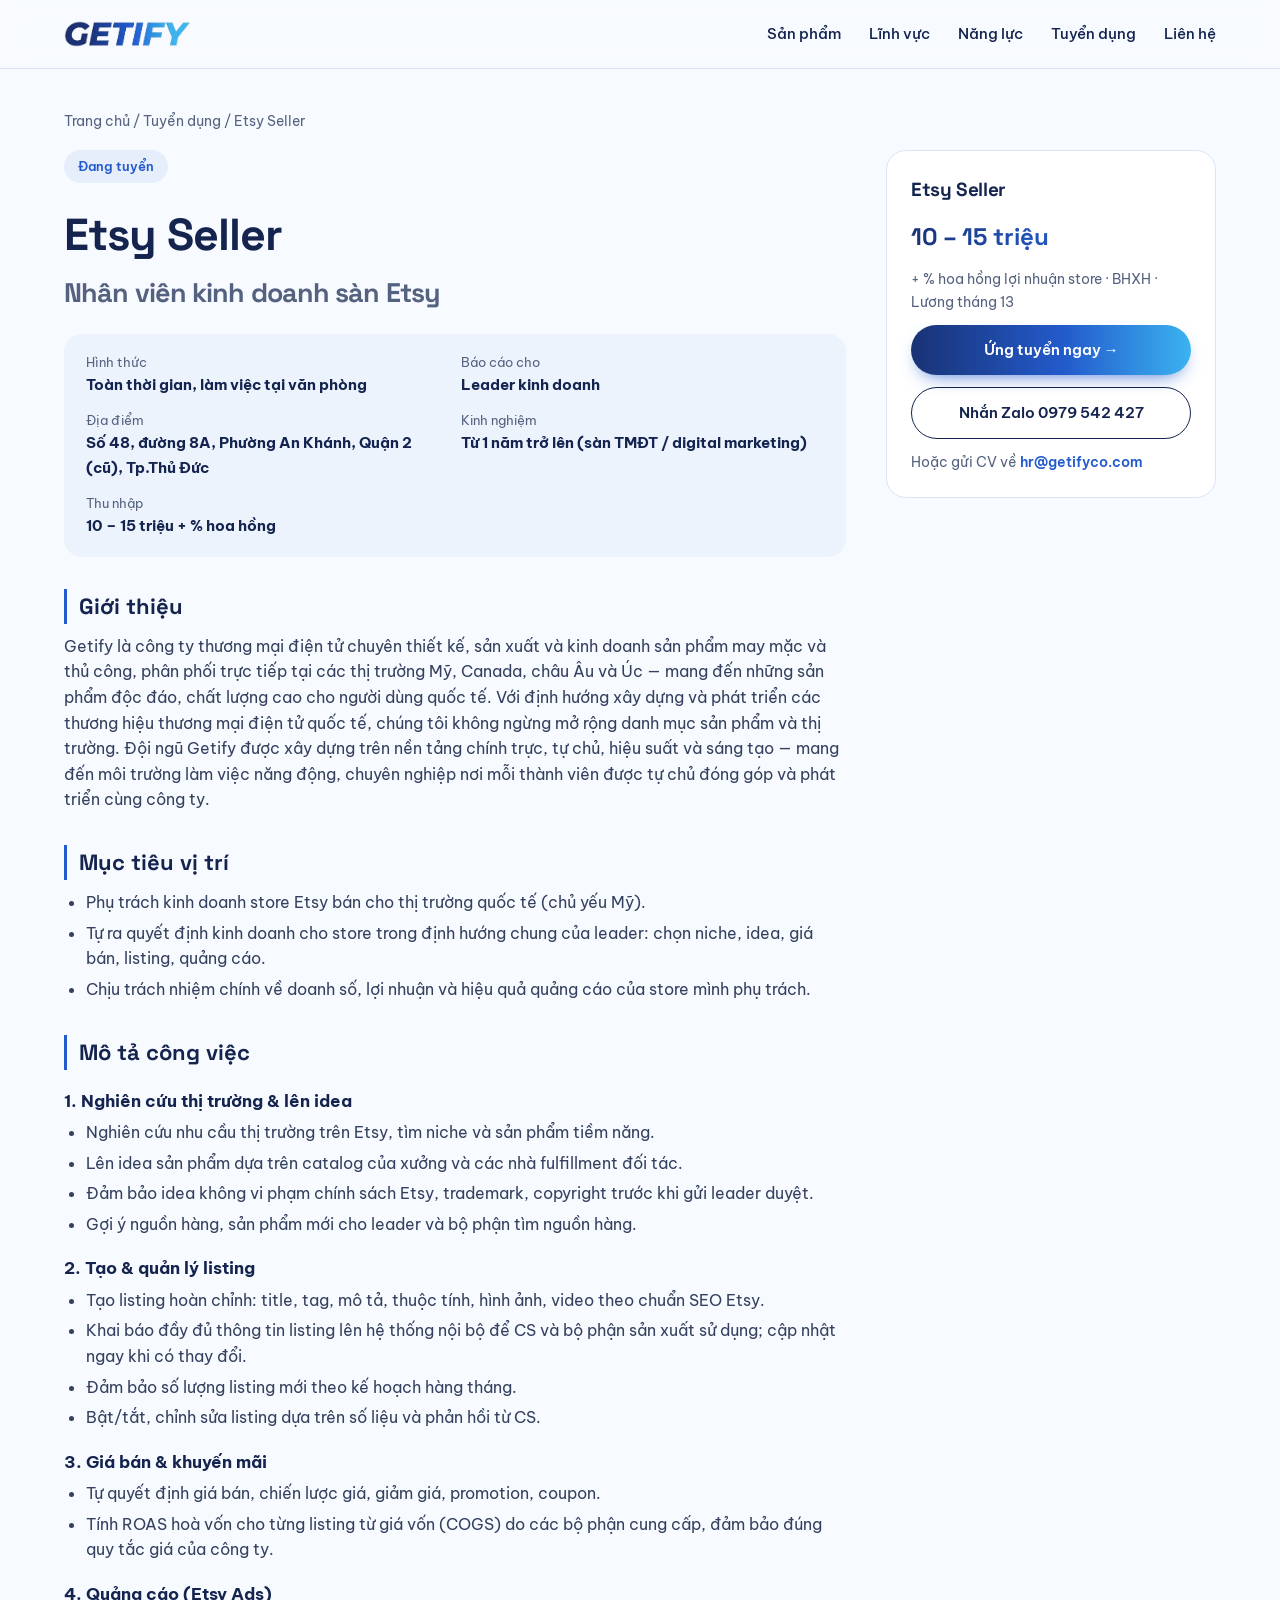
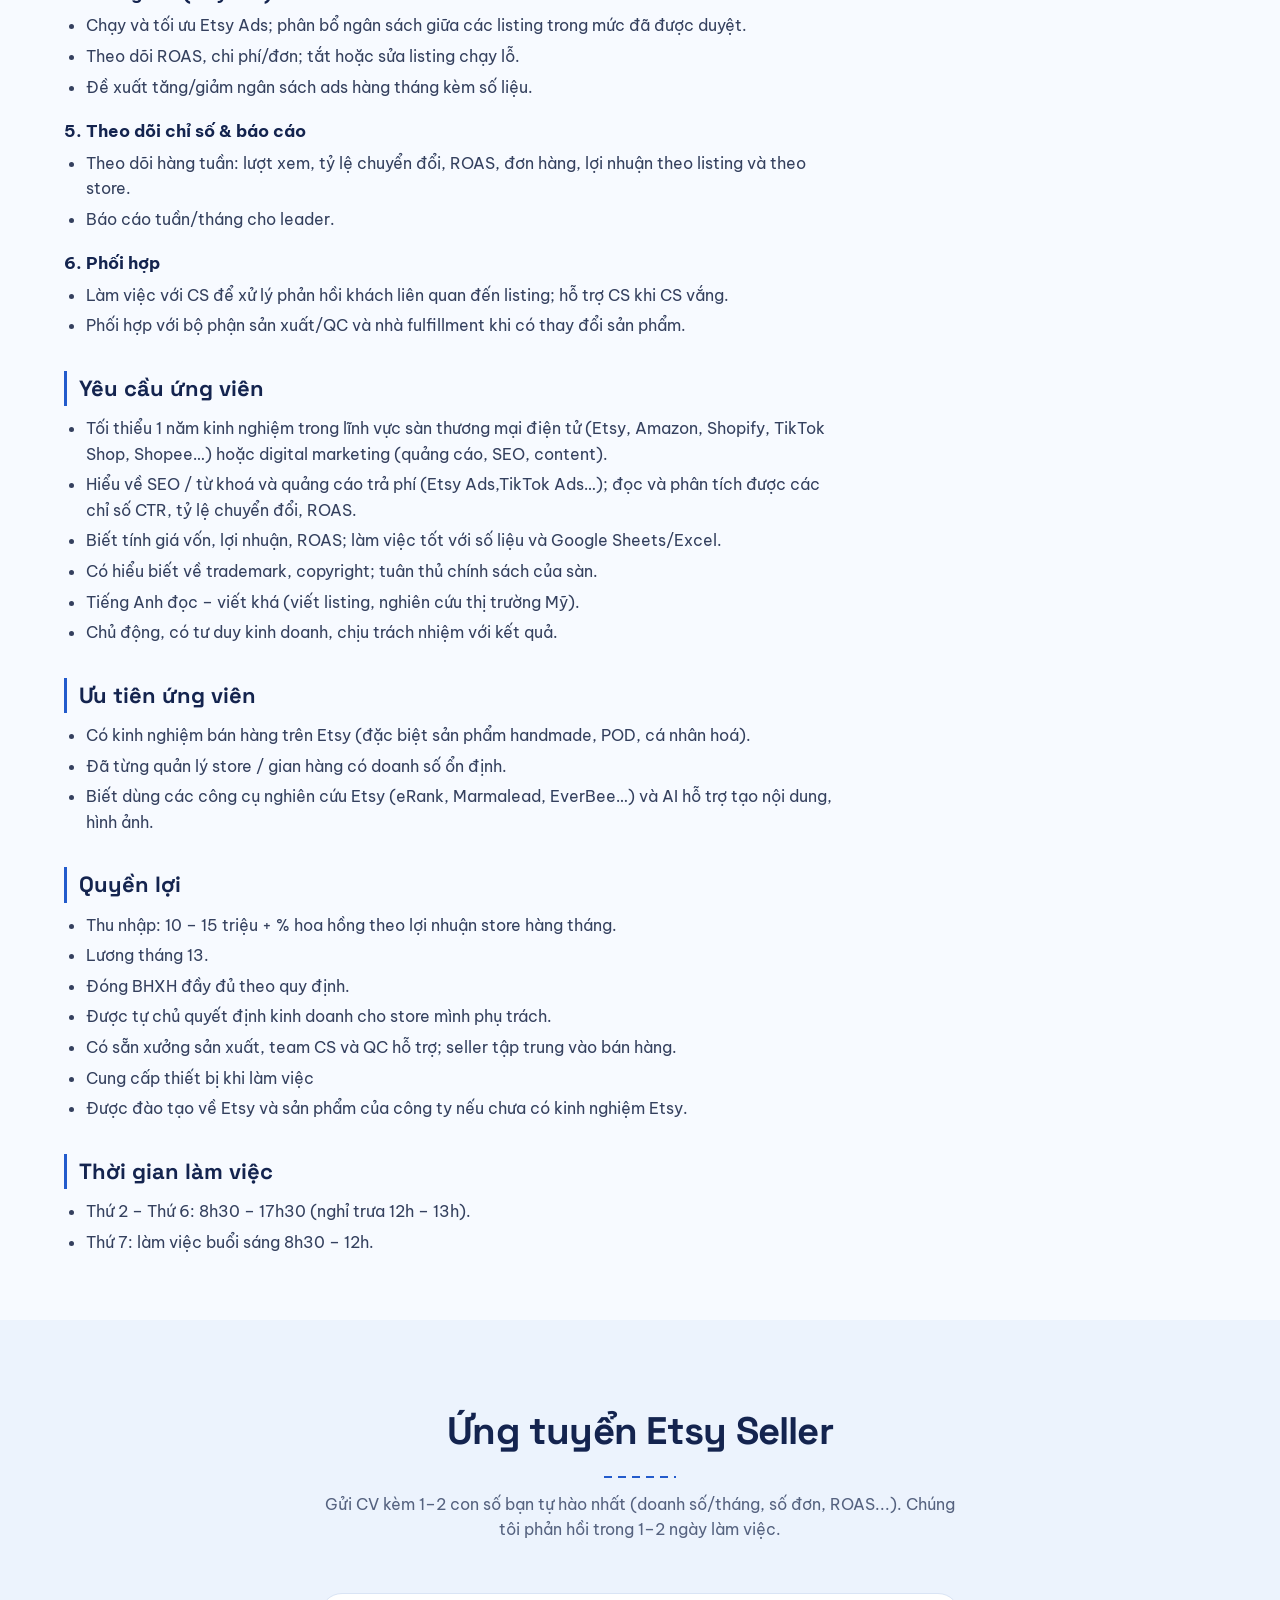
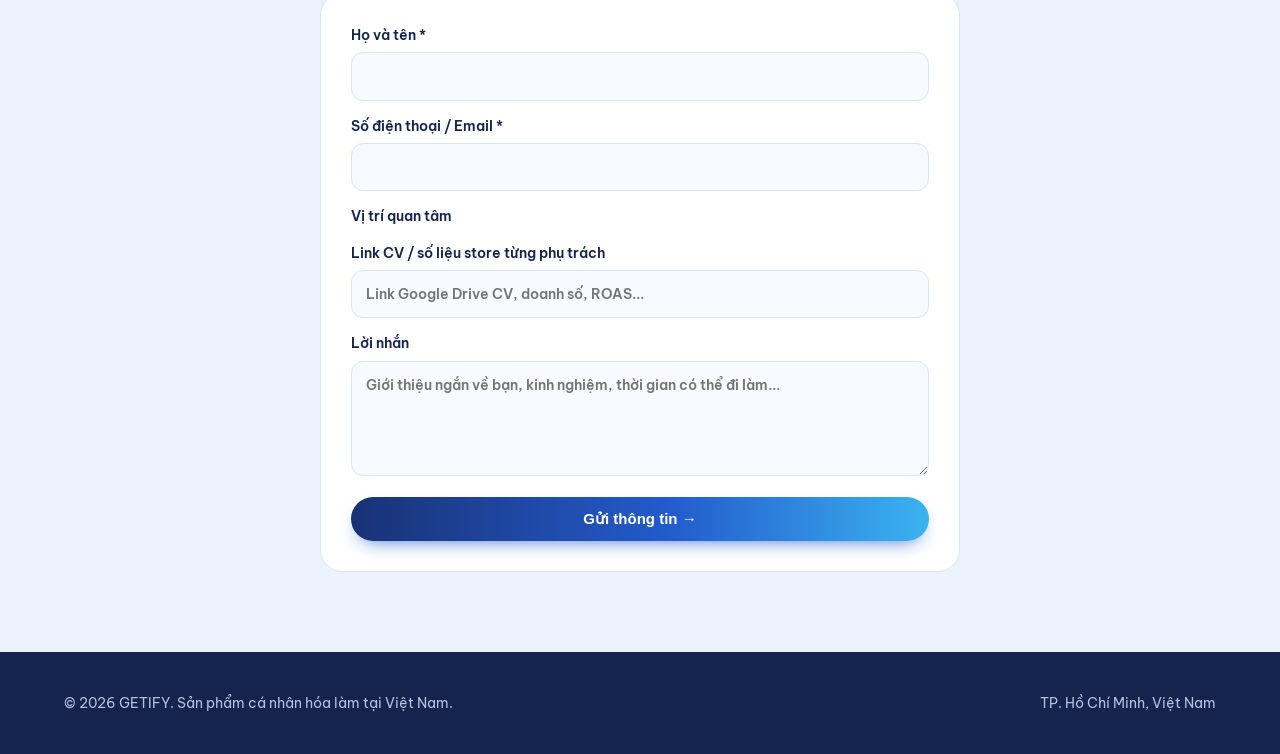
==== tuyen-dung/etsy-seller/index.html @ 49dea37c "Separate JD page for Etsy Seller, shared stylesheet, sitemap" ====
<!doctype html><html lang="vi"><head><meta charset="utf-8"><link rel="icon" href="/logo.png"><meta name="theme-color" content="#193275"><meta name="viewport" content="width=device-width,initial-scale=1">
<title>Tuyển Etsy Seller – Lương 10–15 triệu + hoa hồng | GETIFY</title>
<meta name="description" content="GETIFY tuyển Etsy Seller tại TP. Thủ Đức: tự chủ store Etsy bán cho thị trường Mỹ. Lương 10–15 triệu + % hoa hồng lợi nhuận, BHXH, lương tháng 13.">
<link rel="canonical" href="https://getifyco.com/tuyen-dung/etsy-seller/">
<meta property="og:title" content="GETIFY tuyển Etsy Seller – 10–15 triệu + hoa hồng"><meta property="og:url" content="https://getifyco.com/tuyen-dung/etsy-seller/"><meta property="og:image" content="https://getifyco.com/logo.png">
<script type="application/ld+json">{"@context": "https://schema.org", "@type": "JobPosting", "title": "Etsy Seller (Nhân viên kinh doanh sàn Etsy)", "description": "<h4>Giới thiệu</h4><p>Getify là công ty thương mại điện tử chuyên thiết kế, sản xuất và kinh doanh sản phẩm may mặc và thủ công, phân phối trực tiếp tại các thị trường Mỹ, Canada, châu Âu và Úc — mang đến những sản phẩm độc đáo, chất lượng cao cho người dùng quốc tế. Với định hướng xây dựng và phát triển các thương hiệu thương mại điện tử quốc tế, chúng tôi không ngừng mở rộng danh mục sản phẩm và thị trường. Đội ngũ Getify được xây dựng trên nền tảng chính trực, tự chủ, hiệu suất và sáng tạo — mang đến môi trường làm việc năng động, chuyên nghiệp nơi mỗi thành viên được tự chủ đóng góp và phát triển cùng công ty.</p><h4>Mục tiêu vị trí</h4><ul><li>Phụ trách kinh doanh store Etsy bán cho thị trường quốc tế (chủ yếu Mỹ).</li><li>Tự ra quyết định kinh doanh cho store trong định hướng chung của leader: chọn niche, idea, giá bán, listing, quảng cáo.</li><li>Chịu trách nhiệm chính về doanh số, lợi nhuận và hiệu quả quảng cáo của store mình phụ trách.</li></ul><h4>Mô tả công việc</h4><h5>1. Nghiên cứu thị trường &amp; lên idea</h5><ul><li>Nghiên cứu nhu cầu thị trường trên Etsy, tìm niche và sản phẩm tiềm năng.</li><li>Lên idea sản phẩm dựa trên catalog của xưởng và các nhà fulfillment đối tác.</li><li>Đảm bảo idea không vi phạm chính sách Etsy, trademark, copyright trước khi gửi leader duyệt.</li><li>Gợi ý nguồn hàng, sản phẩm mới cho leader và bộ phận tìm nguồn hàng.</li></ul><h5>2. Tạo &amp; quản lý listing</h5><ul><li>Tạo listing hoàn chỉnh: title, tag, mô tả, thuộc tính, hình ảnh, video theo chuẩn SEO Etsy.</li><li>Khai báo đầy đủ thông tin listing lên hệ thống nội bộ để CS và bộ phận sản xuất sử dụng; cập nhật ngay khi có thay đổi.</li><li>Đảm bảo số lượng listing mới theo kế hoạch hàng tháng.</li><li>Bật/tắt, chỉnh sửa listing dựa trên số liệu và phản hồi từ CS.</li></ul><h5>3. Giá bán &amp; khuyến mãi</h5><ul><li>Tự quyết định giá bán, chiến lược giá, giảm giá, promotion, coupon.</li><li>Tính ROAS hoà vốn cho từng listing từ giá vốn (COGS) do các bộ phận cung cấp, đảm bảo đúng quy tắc giá của công ty.</li></ul><h5>4. Quảng cáo (Etsy Ads)</h5><ul><li>Chạy và tối ưu Etsy Ads; phân bổ ngân sách giữa các listing trong mức đã được duyệt.</li><li>Theo dõi ROAS, chi phí/đơn; tắt hoặc sửa listing chạy lỗ.</li><li>Đề xuất tăng/giảm ngân sách ads hàng tháng kèm số liệu.</li></ul><h5>5. Theo dõi chỉ số &amp; báo cáo</h5><ul><li>Theo dõi hàng tuần: lượt xem, tỷ lệ chuyển đổi, ROAS, đơn hàng, lợi nhuận theo listing và theo store.</li><li>Báo cáo tuần/tháng cho leader.</li></ul><h5>6. Phối hợp</h5><ul><li>Làm việc với CS để xử lý phản hồi khách liên quan đến listing; hỗ trợ CS khi CS vắng.</li><li>Phối hợp với bộ phận sản xuất/QC và nhà fulfillment khi có thay đổi sản phẩm.</li></ul><h4>Yêu cầu ứng viên</h4><ul><li>Tối thiểu 1 năm kinh nghiệm trong lĩnh vực sàn thương mại điện tử (Etsy, Amazon, Shopify, TikTok Shop, Shopee…) hoặc digital marketing (quảng cáo, SEO, content).</li><li>Hiểu về SEO / từ khoá và quảng cáo trả phí (Etsy Ads,TikTok Ads…); đọc và phân tích được các chỉ số CTR, tỷ lệ chuyển đổi, ROAS.</li><li>Biết tính giá vốn, lợi nhuận, ROAS; làm việc tốt với số liệu và Google Sheets/Excel.</li><li>Có hiểu biết về trademark, copyright; tuân thủ chính sách của sàn.</li><li>Tiếng Anh đọc – viết khá (viết listing, nghiên cứu thị trường Mỹ).</li><li>Chủ động, có tư duy kinh doanh, chịu trách nhiệm với kết quả.</li></ul><h4>Ưu tiên ứng viên</h4><ul><li>Có kinh nghiệm bán hàng trên Etsy (đặc biệt sản phẩm handmade, POD, cá nhân hoá).</li><li>Đã từng quản lý store / gian hàng có doanh số ổn định.</li><li>Biết dùng các công cụ nghiên cứu Etsy (eRank, Marmalead, EverBee…) và AI hỗ trợ tạo nội dung, hình ảnh.</li></ul><h4>Quyền lợi</h4><ul><li>Thu nhập: 10 – 15 triệu + % hoa hồng theo lợi nhuận store hàng tháng.</li><li>Lương tháng 13.</li><li>Đóng BHXH đầy đủ theo quy định.</li><li>Được tự chủ quyết định kinh doanh cho store mình phụ trách.</li><li>Có sẵn xưởng sản xuất, team CS và QC hỗ trợ; seller tập trung vào bán hàng.</li><li>Cung cấp thiết bị khi làm việc</li><li>Được đào tạo về Etsy và sản phẩm của công ty nếu chưa có kinh nghiệm Etsy.</li></ul><h4>Thời gian làm việc</h4><ul><li>Thứ 2 – Thứ 6: 8h30 – 17h30 (nghỉ trưa 12h – 13h).</li><li>Thứ 7: làm việc buổi sáng 8h30 – 12h.</li></ul>", "datePosted": "2026-11-12", "employmentType": "FULL_TIME", "hiringOrganization": {"@type": "Organization", "name": "GETIFY", "sameAs": "https://getifyco.com", "logo": "https://getifyco.com/logo.png"}, "jobLocation": {"@type": "Place", "address": {"@type": "PostalAddress", "streetAddress": "Số 48, đường 8A", "addressLocality": "Thủ Đức", "addressRegion": "Hồ Chí Minh", "addressCountry": "VN"}}, "baseSalary": {"@type": "MonetaryAmount", "currency": "VND", "value": {"@type": "QuantitativeValue", "minValue": 10000000, "maxValue": 15000000, "unitText": "MONTH"}}, "experienceRequirements": {"@type": "OccupationalExperienceRequirements", "monthsOfExperience": 12}}</script>
<link rel="preconnect" href="https://fonts.googleapis.com"><link href="https://fonts.googleapis.com/css2?family=Be+Vietnam+Pro:wght@400;500;600;700&family=Space+Grotesk:wght@500;600;700&display=swap" rel="stylesheet">
<link rel="stylesheet" href="/style.css"></head><body>
<header><div class="wrap"><a href="/" class="logo"><img src="/logo.png" alt="GETIFY" height="26"></a>
<nav id="nav"><a href="/#san-pham">Sản phẩm</a><a href="/#linh-vuc">Lĩnh vực</a><a href="/#nang-luc">Năng lực</a><a href="/#tuyen-dung">Tuyển dụng</a><a href="/#lien-he">Liên hệ</a></nav>
<button class="menu" onclick="document.getElementById('nav').classList.toggle('open')">☰</button></div></header>

<main class="jdpage"><div class="wrap">
<div class="crumb"><a href="/">Trang chủ</a> / <a href="/#tuyen-dung">Tuyển dụng</a> / Etsy Seller</div>
<div class="jdgrid"><article>
<span class="tag">Đang tuyển</span>
<h1>Etsy Seller<br><span style="font-size:.6em;color:var(--muted)">Nhân viên kinh doanh sàn Etsy</span></h1>
<div class="jdmeta"><div><small>Hình thức</small><b>Toàn thời gian, làm việc tại văn phòng</b></div><div><small>Báo cáo cho</small><b>Leader kinh doanh</b></div><div><small>Địa điểm</small><b>Số 48, đường 8A, Phường An Khánh, Quận 2 (cũ), Tp.Thủ Đức</b></div><div><small>Kinh nghiệm</small><b>Từ 1 năm trở lên (sàn TMĐT / digital marketing)</b></div><div><small>Thu nhập</small><b>10 – 15 triệu + % hoa hồng</b></div></div><div class="jd"><h4>Giới thiệu</h4><p>Getify là công ty thương mại điện tử chuyên thiết kế, sản xuất và kinh doanh sản phẩm may mặc và thủ công, phân phối trực tiếp tại các thị trường Mỹ, Canada, châu Âu và Úc — mang đến những sản phẩm độc đáo, chất lượng cao cho người dùng quốc tế. Với định hướng xây dựng và phát triển các thương hiệu thương mại điện tử quốc tế, chúng tôi không ngừng mở rộng danh mục sản phẩm và thị trường. Đội ngũ Getify được xây dựng trên nền tảng chính trực, tự chủ, hiệu suất và sáng tạo — mang đến môi trường làm việc năng động, chuyên nghiệp nơi mỗi thành viên được tự chủ đóng góp và phát triển cùng công ty.</p><h4>Mục tiêu vị trí</h4><ul><li>Phụ trách kinh doanh store Etsy bán cho thị trường quốc tế (chủ yếu Mỹ).</li><li>Tự ra quyết định kinh doanh cho store trong định hướng chung của leader: chọn niche, idea, giá bán, listing, quảng cáo.</li><li>Chịu trách nhiệm chính về doanh số, lợi nhuận và hiệu quả quảng cáo của store mình phụ trách.</li></ul><h4>Mô tả công việc</h4><h5>1. Nghiên cứu thị trường &amp; lên idea</h5><ul><li>Nghiên cứu nhu cầu thị trường trên Etsy, tìm niche và sản phẩm tiềm năng.</li><li>Lên idea sản phẩm dựa trên catalog của xưởng và các nhà fulfillment đối tác.</li><li>Đảm bảo idea không vi phạm chính sách Etsy, trademark, copyright trước khi gửi leader duyệt.</li><li>Gợi ý nguồn hàng, sản phẩm mới cho leader và bộ phận tìm nguồn hàng.</li></ul><h5>2. Tạo &amp; quản lý listing</h5><ul><li>Tạo listing hoàn chỉnh: title, tag, mô tả, thuộc tính, hình ảnh, video theo chuẩn SEO Etsy.</li><li>Khai báo đầy đủ thông tin listing lên hệ thống nội bộ để CS và bộ phận sản xuất sử dụng; cập nhật ngay khi có thay đổi.</li><li>Đảm bảo số lượng listing mới theo kế hoạch hàng tháng.</li><li>Bật/tắt, chỉnh sửa listing dựa trên số liệu và phản hồi từ CS.</li></ul><h5>3. Giá bán &amp; khuyến mãi</h5><ul><li>Tự quyết định giá bán, chiến lược giá, giảm giá, promotion, coupon.</li><li>Tính ROAS hoà vốn cho từng listing từ giá vốn (COGS) do các bộ phận cung cấp, đảm bảo đúng quy tắc giá của công ty.</li></ul><h5>4. Quảng cáo (Etsy Ads)</h5><ul><li>Chạy và tối ưu Etsy Ads; phân bổ ngân sách giữa các listing trong mức đã được duyệt.</li><li>Theo dõi ROAS, chi phí/đơn; tắt hoặc sửa listing chạy lỗ.</li><li>Đề xuất tăng/giảm ngân sách ads hàng tháng kèm số liệu.</li></ul><h5>5. Theo dõi chỉ số &amp; báo cáo</h5><ul><li>Theo dõi hàng tuần: lượt xem, tỷ lệ chuyển đổi, ROAS, đơn hàng, lợi nhuận theo listing và theo store.</li><li>Báo cáo tuần/tháng cho leader.</li></ul><h5>6. Phối hợp</h5><ul><li>Làm việc với CS để xử lý phản hồi khách liên quan đến listing; hỗ trợ CS khi CS vắng.</li><li>Phối hợp với bộ phận sản xuất/QC và nhà fulfillment khi có thay đổi sản phẩm.</li></ul><h4>Yêu cầu ứng viên</h4><ul><li>Tối thiểu 1 năm kinh nghiệm trong lĩnh vực sàn thương mại điện tử (Etsy, Amazon, Shopify, TikTok Shop, Shopee…) hoặc digital marketing (quảng cáo, SEO, content).</li><li>Hiểu về SEO / từ khoá và quảng cáo trả phí (Etsy Ads,TikTok Ads…); đọc và phân tích được các chỉ số CTR, tỷ lệ chuyển đổi, ROAS.</li><li>Biết tính giá vốn, lợi nhuận, ROAS; làm việc tốt với số liệu và Google Sheets/Excel.</li><li>Có hiểu biết về trademark, copyright; tuân thủ chính sách của sàn.</li><li>Tiếng Anh đọc – viết khá (viết listing, nghiên cứu thị trường Mỹ).</li><li>Chủ động, có tư duy kinh doanh, chịu trách nhiệm với kết quả.</li></ul><h4>Ưu tiên ứng viên</h4><ul><li>Có kinh nghiệm bán hàng trên Etsy (đặc biệt sản phẩm handmade, POD, cá nhân hoá).</li><li>Đã từng quản lý store / gian hàng có doanh số ổn định.</li><li>Biết dùng các công cụ nghiên cứu Etsy (eRank, Marmalead, EverBee…) và AI hỗ trợ tạo nội dung, hình ảnh.</li></ul><h4>Quyền lợi</h4><ul><li>Thu nhập: 10 – 15 triệu + % hoa hồng theo lợi nhuận store hàng tháng.</li><li>Lương tháng 13.</li><li>Đóng BHXH đầy đủ theo quy định.</li><li>Được tự chủ quyết định kinh doanh cho store mình phụ trách.</li><li>Có sẵn xưởng sản xuất, team CS và QC hỗ trợ; seller tập trung vào bán hàng.</li><li>Cung cấp thiết bị khi làm việc</li><li>Được đào tạo về Etsy và sản phẩm của công ty nếu chưa có kinh nghiệm Etsy.</li></ul><h4>Thời gian làm việc</h4><ul><li>Thứ 2 – Thứ 6: 8h30 – 17h30 (nghỉ trưa 12h – 13h).</li><li>Thứ 7: làm việc buổi sáng 8h30 – 12h.</li></ul></div></article>
<aside class="side"><h3>Etsy Seller</h3><div class="sal">10 – 15 triệu</div><p>+ % hoa hồng lợi nhuận store · BHXH · Lương tháng 13</p>
<a href="#ung-tuyen" class="btn pri">Ứng tuyển ngay →</a><a href="https://zalo.me/0979542427" class="btn sec" target="_blank" rel="noopener">Nhắn Zalo 0979 542 427</a>
<p>Hoặc gửi CV về <a href="mailto:hr@getifyco.com?subject=%E1%BB%A8ng%20tuy%E1%BB%83n%20Etsy%20Seller" style="color:var(--thread);font-weight:600">hr@getifyco.com</a></p></aside>
</div></div></main>
<section class="apply" id="ung-tuyen"><div class="wrap"><div class="head center"><h2>Ứng tuyển Etsy Seller</h2><hr class="stitch"><p>Gửi CV kèm 1–2 con số bạn tự hào nhất (doanh số/tháng, số đơn, ROAS...). Chúng tôi phản hồi trong 1–2 ngày làm việc.</p></div>
<form id="f" onsubmit="return send(event)">
<label>Họ và tên *<input name="name" required></label>
<label>Số điện thoại / Email *<input name="contact" required></label>
<label>Vị trí quan tâm<input type="hidden" name="job" id="job" value="Etsy Seller"></label>
<label>Link CV / số liệu store từng phụ trách<input name="cv" placeholder="Link Google Drive CV, doanh số, ROAS..."></label>
<label>Lời nhắn<textarea name="msg" rows="4" placeholder="Giới thiệu ngắn về bạn, kinh nghiệm, thời gian có thể đi làm..."></textarea></label>
<button class="btn pri" style="justify-content:center;border:0;cursor:pointer">Gửi thông tin →</button>
</form></div></section>
<footer><div class="wrap"><span>© <span id="y"></span> GETIFY. Sản phẩm cá nhân hóa làm tại Việt Nam.</span><span>TP. Hồ Chí Minh, Việt Nam</span></div></footer>
<script>
const EMAIL="hr@getifyco.com";document.getElementById('y').textContent=new Date().getFullYear();
function send(e){e.preventDefault();const d=new FormData(e.target);
location.href=`mailto:${EMAIL}?subject=${encodeURIComponent('[Ứng tuyển] Etsy Seller - '+d.get('name'))}&body=${encodeURIComponent('Họ tên: '+d.get('name')+'\nLiên hệ: '+d.get('contact')+'\nCV/số liệu: '+(d.get('cv')||'')+'\n\n'+d.get('msg'))}`;return false}
</script></body></html>
---- style.css ----
:root{--paper:#f7faff;--linen:#ecf3fd;--ink:#14244f;--muted:#55627f;--thread:#235bcc;--thread2:#3bb3f0;--line:#d9e4f5;--grad:linear-gradient(90deg,#193275,#235bcc 55%,#3bb3f0)}
*{box-sizing:border-box;margin:0;padding:0}html{scroll-behavior:smooth}
body{font-family:'Be Vietnam Pro',sans-serif;background:var(--paper);color:var(--ink);line-height:1.6}
h1,h2,h3,.num{font-family:'Space Grotesk',sans-serif;letter-spacing:-.02em}
a{color:inherit;text-decoration:none}.wrap{max-width:1200px;margin:auto;padding:0 24px}
.stitch{height:2px;width:72px;border:0;background:repeating-linear-gradient(90deg,var(--thread) 0 8px,transparent 8px 14px);margin:14px 0 0}
.center .stitch{margin:14px auto 0}
header{position:fixed;inset:0 0 auto;z-index:50;background:rgba(247,250,255,.88);backdrop-filter:blur(10px);border-bottom:1px solid var(--line)}
header .wrap{display:flex;align-items:center;justify-content:space-between;height:68px}
.logo{font-family:'Space Grotesk';font-weight:700;font-size:22px;display:flex;align-items:center;gap:8px}
.logo img{height:26px;width:auto;display:block}.logo i{width:26px;height:26px;border-radius:50%;border:2px dashed var(--thread);display:grid;place-items:center;font-style:normal;color:var(--thread);font-size:13px}
nav{display:flex;gap:28px;font-size:15px;font-weight:500}nav a:hover{color:var(--thread)}
.btn{display:inline-flex;align-items:center;gap:8px;padding:13px 22px;border-radius:999px;font-weight:600;font-size:15px;transition:.2s}
.btn.pri{background:var(--grad);color:#fff;box-shadow:0 8px 20px -10px #235bcc}.btn.pri:hover{filter:brightness(1.08);transform:translateY(-2px)}
.btn.sec{border:1.5px solid var(--ink)}.btn.sec:hover{background:var(--ink);color:#fff}
.menu{display:none;background:none;border:0;font-size:24px;cursor:pointer}
section{padding:110px 0}
.hero{padding:140px 0 70px;background:radial-gradient(ellipse at 80% 30%,#dceafc 0,transparent 60%)}
.hero .grid{display:grid;grid-template-columns:1fr 1.15fr;gap:40px;align-items:center}
.tag{display:inline-block;font-size:13px;font-weight:600;color:var(--thread);background:#235bcc14;padding:6px 14px;border-radius:999px;margin-bottom:18px}
.hero h1{font-size:clamp(2.2rem,4.6vw,3.6rem);line-height:1.08}.hero h1 em{font-style:normal;background:var(--grad);-webkit-background-clip:text;background-clip:text;color:transparent}
.hero p{color:var(--muted);margin:20px 0 30px;max-width:520px}
.cta{display:flex;gap:12px;flex-wrap:wrap}
.map{width:100%;height:auto}.map .land{stroke:#aebfdd;stroke-width:4.2;stroke-linecap:round}
.arc{fill:none;stroke:var(--thread);stroke-width:2;stroke-dasharray:6 5;opacity:.9}
@keyframes draw{from{opacity:0}to{opacity:.85}}
.plane{fill:var(--thread2);stroke:#fff;stroke-width:1}
.pin circle{fill:var(--thread)}.pin .ring{fill:none;stroke:var(--thread);animation:pulse 2.2s infinite}
.pin text{font-size:15px;paint-order:stroke;stroke:#f7faff;stroke-width:4px;font-weight:600;text-anchor:middle;fill:var(--ink);font-family:'Be Vietnam Pro'}
.home circle{fill:var(--ink)}.home .ring{stroke:var(--ink)}
@keyframes pulse{0%{r:4;opacity:1}100%{r:16;opacity:0}}
.flags{display:flex;gap:10px;margin-top:22px;flex-wrap:wrap;font-size:13px;color:var(--muted);align-items:center}
.flags span{font-size:22px}
.head{max-width:640px;margin-bottom:50px}.head h2{font-size:clamp(1.8rem,3vw,2.5rem)}.head p{color:var(--muted);margin-top:14px}
.center{text-align:center;margin-left:auto;margin-right:auto}
.prods{display:grid;grid-template-columns:repeat(4,1fr);gap:20px}
.card{background:#fff;border:1px solid var(--line);border-radius:20px;overflow:hidden;transition:.25s}
.card:hover{transform:translateY(-6px);box-shadow:0 18px 40px -20px #14244f40}
.ph{aspect-ratio:4/3.4;background:var(--linen);display:grid;place-items:center;position:relative;overflow:hidden}
.ph img{width:100%;height:100%;object-fit:cover}
.ph .ico{font-size:54px}.ph::after{content:"";position:absolute;inset:12px;border:1.5px dashed #235bcc55;border-radius:12px;pointer-events:none}
.card .b{padding:18px 20px 22px}.card h3{font-size:18px}.card p{font-size:14px;color:var(--muted);margin-top:6px}
.fields{background:var(--ink);color:#fff}.fields .head p{color:#b7c3dd}
.fgrid{display:grid;grid-template-columns:repeat(3,1fr);gap:22px}
.f{border:1px solid #ffffff22;border-radius:20px;padding:30px}.f .n{font-family:'Space Grotesk';color:var(--thread2);font-size:14px;font-weight:600}
.f h3{font-size:21px;margin:10px 0 8px}.f p{color:#b7c3dd;font-size:15px}
.flow{display:grid;grid-template-columns:repeat(6,1fr);gap:0;margin-top:60px;position:relative}
.flow::before{content:"";position:absolute;top:26px;left:8%;right:8%;height:2px;background:repeating-linear-gradient(90deg,var(--thread2) 0 8px,transparent 8px 14px)}
.st{text-align:center;position:relative;padding:0 8px}.st b{display:grid;place-items:center;width:54px;height:54px;margin:0 auto 12px;border-radius:50%;background:var(--ink);border:2px solid var(--thread2);font-size:22px}
.st h4{font-size:15px}.st p{font-size:13px;color:#b7c3dd}
.stats{display:grid;grid-template-columns:repeat(3,1fr);gap:20px}.s .mk{display:flex;flex-wrap:wrap;gap:6px;margin-top:14px}.s .mk span{background:var(--paper);border:1px solid var(--line);border-radius:999px;padding:4px 10px;font-size:13px}
.s{background:var(--linen);border-radius:20px;padding:30px 26px}.s .big{background:var(--grad);-webkit-background-clip:text;background-clip:text;color:transparent;font-size:30px;font-weight:700;color:var(--thread);line-height:1}
.s p{margin-top:10px;color:var(--muted);font-size:15px}
.career{background:var(--linen)}
.cgrid{display:grid;grid-template-columns:1fr 1fr;gap:50px}
.perks{display:grid;grid-template-columns:1fr 1fr;gap:14px}
.pk{background:var(--paper);border:1px solid var(--line);border-radius:16px;padding:18px}
.pk b{display:flex;gap:10px;align-items:center;font-size:15px}.pk b span{width:32px;height:32px;border-radius:50%;background:#235bcc18;display:grid;place-items:center}
.pk p{font-size:13.5px;color:var(--muted);margin-top:6px}
.jobs{display:flex;flex-direction:column;gap:12px}
.job{background:#fff;border:1px solid var(--line);border-radius:16px;padding:20px 22px;display:flex;justify-content:space-between;align-items:center;gap:14px;transition:.2s}
.job:hover{border-color:var(--thread)}.job h4{font-size:17px}.job small{color:var(--muted)}
.job .go{color:var(--thread);font-weight:600;white-space:nowrap}
.contact .grid{display:grid;grid-template-columns:1fr 1fr;gap:50px}
.info div{padding:18px 0;border-bottom:1px dashed var(--line)}.info small{color:var(--muted);display:block;font-size:13px}.info b{font-size:17px}
form{background:#fff;border:1px solid var(--line);border-radius:22px;padding:30px;display:flex;flex-direction:column;gap:14px}
label{font-size:14px;font-weight:600}input,textarea,select{width:100%;margin-top:6px;padding:12px 14px;border:1px solid var(--line);border-radius:12px;font:inherit;background:var(--paper)}
input:focus,textarea:focus,select:focus{outline:2px solid #235bcc55;border-color:var(--thread)}
footer{background:var(--ink);color:#b7c3dd;padding:40px 0;font-size:14px}footer .wrap{display:flex;justify-content:space-between;flex-wrap:wrap;gap:12px}
.rv{opacity:0;transform:translateY(24px);transition:.7s}.rv.on{opacity:1;transform:none}
.todo{background:#fff3c4;outline:1px dashed #d9a400;border-radius:4px;padding:0 4px}
@media(max-width:900px){nav{display:none;position:absolute;top:68px;left:0;right:0;background:var(--paper);flex-direction:column;padding:20px 24px;border-bottom:1px solid var(--line)}nav.open{display:flex}.menu{display:block}
.hero .grid,.cgrid,.contact .grid{grid-template-columns:1fr}.prods{grid-template-columns:1fr 1fr}.stats{grid-template-columns:1fr}.fgrid{grid-template-columns:1fr}
.flow{grid-template-columns:repeat(3,1fr);row-gap:30px}.flow::before{display:none}section{padding:80px 0}.perks{grid-template-columns:1fr}}
@media(max-width:520px){.prods,.stats{grid-template-columns:1fr}.flow{grid-template-columns:1fr 1fr}}
.job .go small{display:block;color:var(--muted);font-weight:500;font-size:12px;text-align:right}
.job.has-jd .badge{display:inline-block;margin-left:8px;font-size:11px;font-weight:600;color:var(--thread);background:#235bcc14;border-radius:999px;padding:2px 8px;vertical-align:middle}
.modal{position:fixed;inset:0;z-index:100;background:#14244f8c;backdrop-filter:blur(4px);display:none;align-items:flex-start;justify-content:center;padding:40px 16px;overflow-y:auto}
.modal.open{display:flex}body.lock{overflow:hidden}
.mbox{position:relative;background:#fff;border-radius:22px;max-width:760px;width:100%;padding:36px 40px 28px;box-shadow:0 30px 80px -30px #14244f}
.mbox h3{font-size:clamp(1.4rem,3vw,1.9rem);margin-bottom:18px}
.mx{position:absolute;top:14px;right:16px;width:38px;height:38px;border-radius:50%;border:1px solid var(--line);background:var(--paper);font-size:22px;cursor:pointer;color:var(--ink)}
.jdmeta{display:grid;grid-template-columns:1fr 1fr;gap:10px;background:var(--linen);border-radius:16px;padding:16px 18px;margin-bottom:8px}
.jdmeta small{display:block;color:var(--muted);font-size:12px}.jdmeta b{font-size:14.5px}
.jd h4{font-family:'Space Grotesk';font-size:19px;margin:24px 0 8px;padding-left:12px;border-left:3px solid var(--thread)}
.jd h5{font-size:15.5px;margin:14px 0 4px}.jd p,.jd li{font-size:15px;color:#34405e}.jd ul{padding-left:20px}.jd li{margin:4px 0}
.mfoot{position:sticky;bottom:-28px;background:#fff;margin:24px -40px -28px;padding:18px 40px 24px;border-top:1px solid var(--line);display:flex;align-items:center;gap:16px;flex-wrap:wrap;border-radius:0 0 22px 22px}
.mfoot span{font-size:13.5px;color:var(--muted)}
@media(max-width:600px){.mbox{padding:28px 20px 20px}.mfoot{position:static;margin:20px -20px -20px;padding:16px 20px 20px}.jdmeta{grid-template-columns:1fr}}

.jdpage{padding:110px 0 60px}.crumb{font-size:14px;color:var(--muted);margin-bottom:18px}.crumb a:hover{color:var(--thread)}
.jdgrid{display:grid;grid-template-columns:1fr 330px;gap:40px;align-items:start}
.jdpage h1{font-size:clamp(1.9rem,4vw,2.8rem);line-height:1.15;margin:8px 0 22px}
.jdmeta{display:grid;grid-template-columns:1fr 1fr;gap:12px;background:var(--linen);border-radius:18px;padding:18px 22px;margin-bottom:10px}
.jdmeta small{display:block;color:var(--muted);font-size:12.5px}.jdmeta b{font-size:15px}
.jd h4{font-family:'Space Grotesk';font-size:22px;margin:32px 0 10px;padding-left:12px;border-left:3px solid var(--thread)}
.jd h5{font-size:16.5px;margin:18px 0 6px}.jd p,.jd li{font-size:16px;color:#34405e}.jd ul{padding-left:22px}.jd li{margin:5px 0}
.side{position:sticky;top:90px;background:#fff;border:1px solid var(--line);border-radius:20px;padding:24px;display:flex;flex-direction:column;gap:12px}
.side h3{font-size:19px}.side .sal{font-family:'Space Grotesk';font-size:24px;font-weight:700;background:var(--grad);-webkit-background-clip:text;background-clip:text;color:transparent}
.side p{font-size:14px;color:var(--muted)}.side .btn{justify-content:center}
.apply{background:var(--linen);padding:80px 0}.apply form{max-width:640px;margin:0 auto}
@media(max-width:900px){.jdgrid{grid-template-columns:1fr}.side{position:static;order:-1}.jdmeta{grid-template-columns:1fr}}
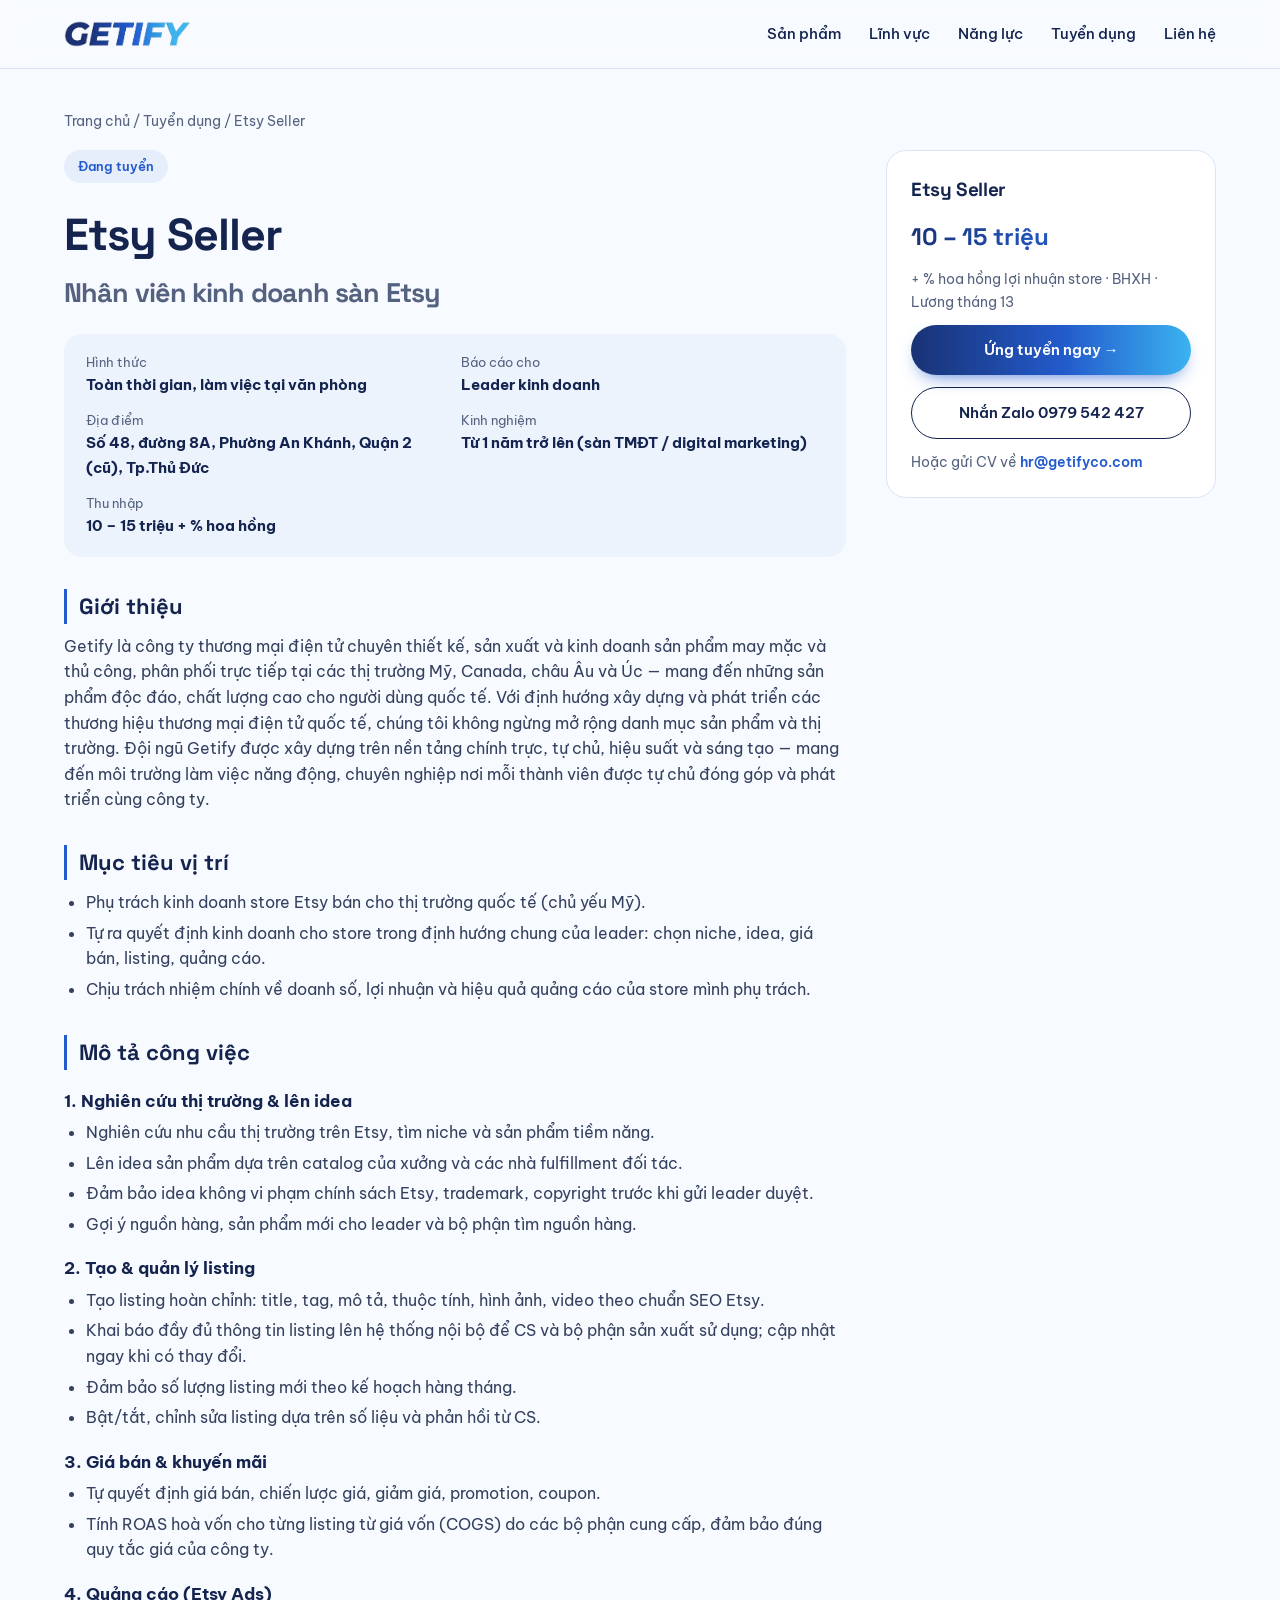
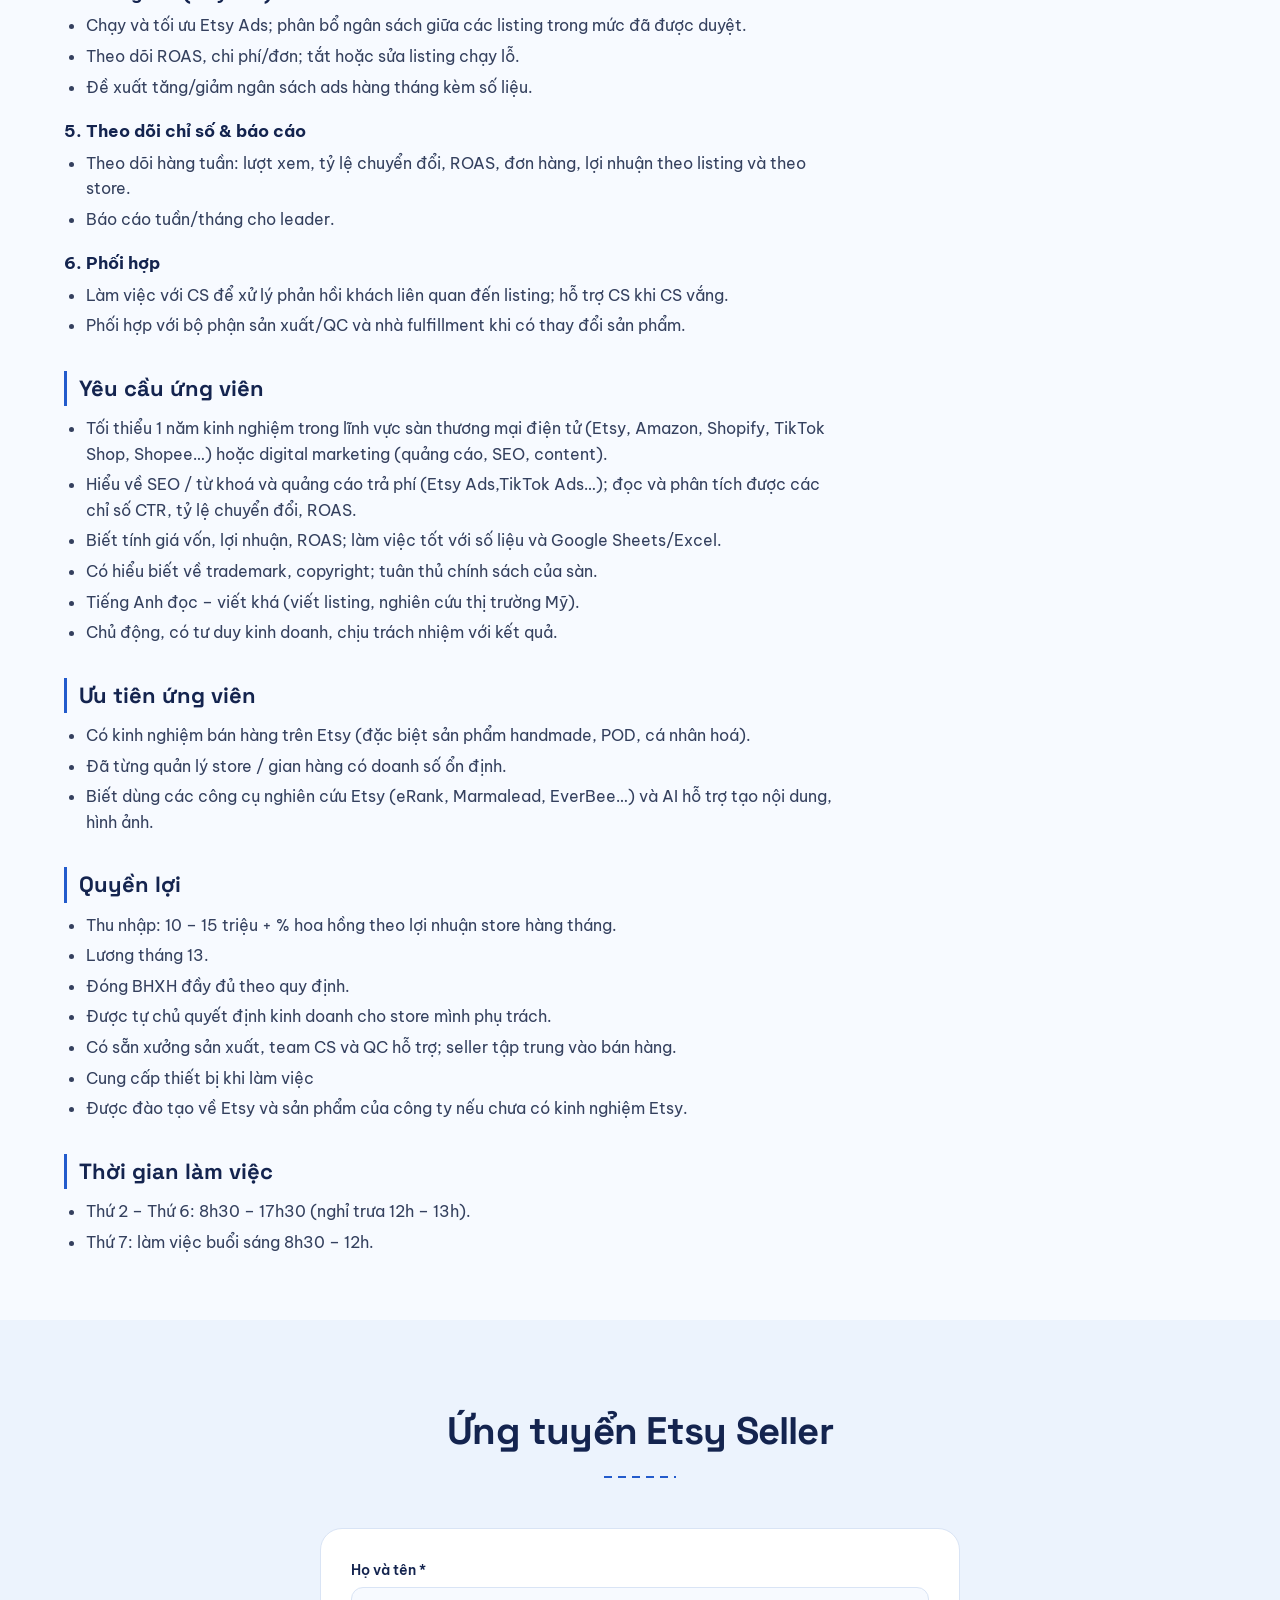
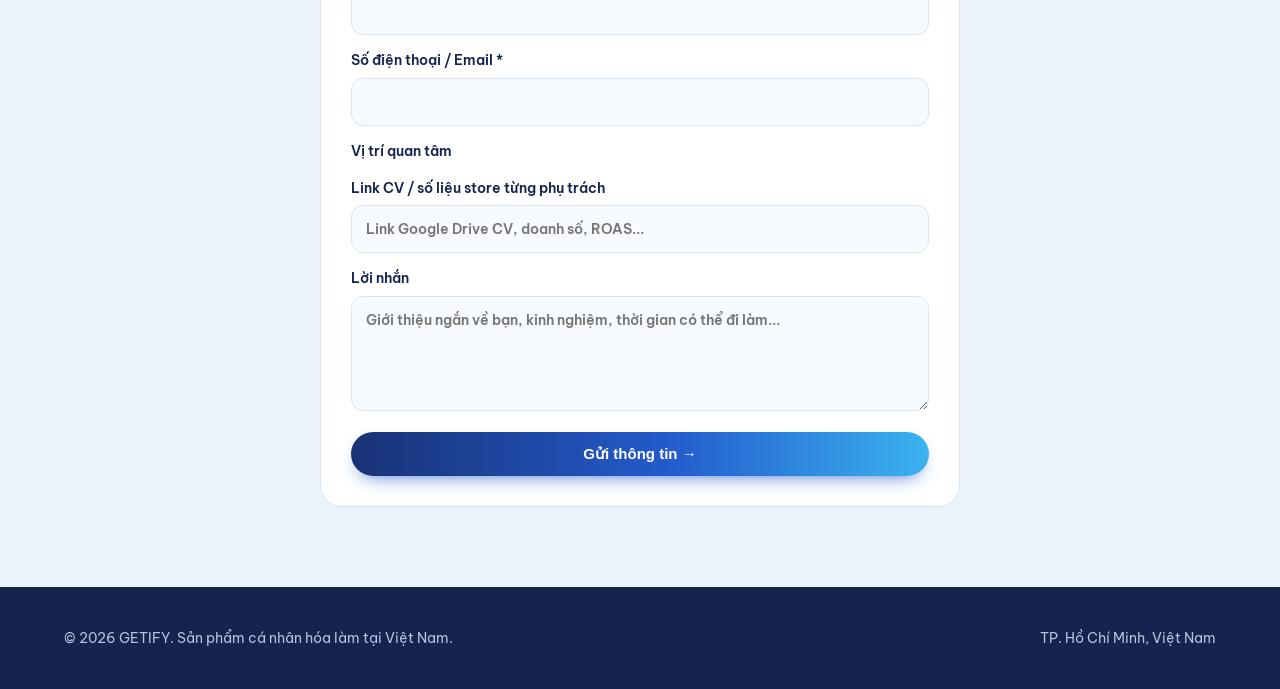
==== commit 76f5dae1: "Remove apply note" ====
--- a/tuyen-dung/etsy-seller/index.html
+++ b/tuyen-dung/etsy-seller/index.html
@@ -20,7 +20,7 @@
 <a href="#ung-tuyen" class="btn pri">Ứng tuyển ngay →</a><a href="https://zalo.me/0979542427" class="btn sec" target="_blank" rel="noopener">Nhắn Zalo 0979 542 427</a>
 <p>Hoặc gửi CV về <a href="mailto:hr@getifyco.com?subject=%E1%BB%A8ng%20tuy%E1%BB%83n%20Etsy%20Seller" style="color:var(--thread);font-weight:600">hr@getifyco.com</a></p></aside>
 </div></div></main>
-<section class="apply" id="ung-tuyen"><div class="wrap"><div class="head center"><h2>Ứng tuyển Etsy Seller</h2><hr class="stitch"><p>Gửi CV kèm 1–2 con số bạn tự hào nhất (doanh số/tháng, số đơn, ROAS...). Chúng tôi phản hồi trong 1–2 ngày làm việc.</p></div>
+<section class="apply" id="ung-tuyen"><div class="wrap"><div class="head center"><h2>Ứng tuyển Etsy Seller</h2><hr class="stitch"></div>
 <form id="f" onsubmit="return send(event)">
 <label>Họ và tên *<input name="name" required></label>
 <label>Số điện thoại / Email *<input name="contact" required></label>
